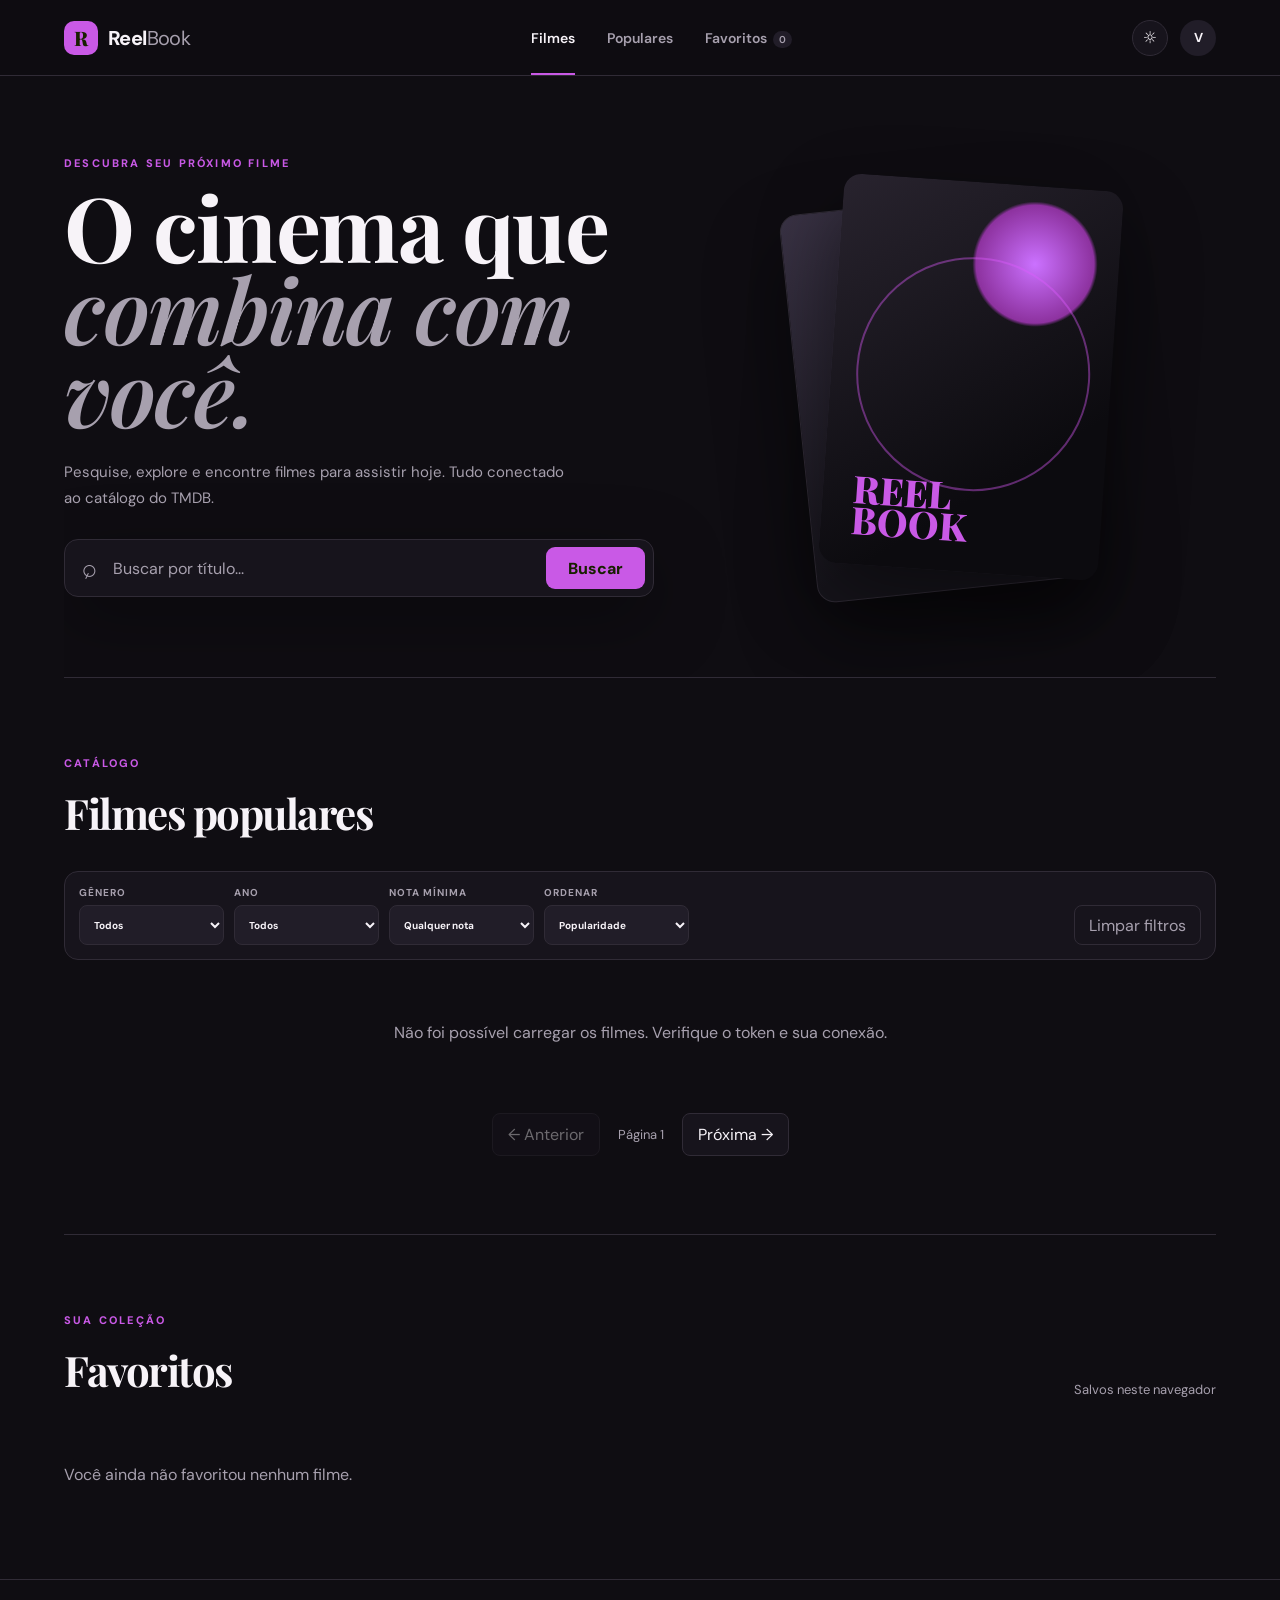
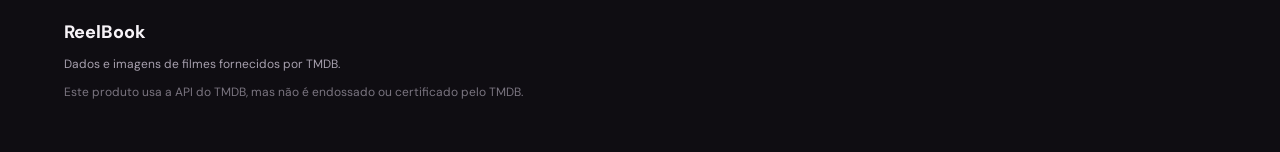
==== index.html @ b5f212ad "teste de site" ====
<!DOCTYPE html>
<html lang="pt-BR">
<head>
  <meta charset="UTF-8">
  <meta name="viewport" content="width=device-width, initial-scale=1.0">
  <meta name="description" content="ReelBook — catálogo e descoberta de filmes">
  <title>ReelBook — Filmes</title>
  <link rel="preconnect" href="https://fonts.googleapis.com">
  <link rel="preconnect" href="https://fonts.gstatic.com" crossorigin>
  <link href="https://fonts.googleapis.com/css2?family=DM+Sans:wght@400;500;600;700&family=Playfair+Display:wght@600;700;800&display=swap" rel="stylesheet">
  <link rel="stylesheet" href="style.css">
</head>
<body>
  <header class="topbar">
    <a class="brand" href="#" aria-label="ReelBook início">
      <span class="brand-mark">R</span>
      <span>Reel<span>Book</span></span>
    </a>

    <nav class="main-nav">
      <a class="active" href="#">Filmes</a>
      <a href="#populares">Populares</a>
      <a href="#favoritos">Favoritos <span id="favoriteCount" class="nav-count">0</span></a>
    </nav>

    <div class="top-actions">
      <button class="icon-button" id="themeToggle" title="Alternar tema" aria-label="Alternar tema">☼</button>
      <div class="avatar">V</div>
    </div>
  </header>

  <main>
    <section class="hero">
      <div class="hero-copy">
        <p class="eyebrow">DESCUBRA SEU PRÓXIMO FILME</p>
        <h1>O cinema que<br><em>combina com você.</em></h1>
        <p class="hero-text">Pesquise, explore e encontre filmes para assistir hoje. Tudo conectado ao catálogo do TMDB.</p>

        <form class="search-box" id="searchForm">
          <span class="search-icon">⌕</span>
          <input id="searchInput" type="search" autocomplete="off" placeholder="Buscar por título..." aria-label="Buscar filmes">
          <button type="submit">Buscar</button>
        </form>
      </div>

      <div class="hero-poster" aria-hidden="true">
        <div class="poster-stack">
          <div class="poster-card poster-back"></div>
          <div class="poster-card poster-front">
            <div class="poster-glow"></div>
            <span>REEL<br>BOOK</span>
          </div>
        </div>
      </div>
    </section>

    <section class="catalog" id="populares">
      <div class="section-heading">
        <div>
          <p class="eyebrow">CATÁLOGO</p>
          <h2 id="sectionTitle">Filmes populares</h2>
        </div>
        <span id="resultInfo" class="result-info"></span>
      </div>

      <div class="filters">
        <label>
          <span>Gênero</span>
          <select id="genreFilter">
            <option value="">Todos</option>
          </select>
        </label>

        <label>
          <span>Ano</span>
          <select id="yearFilter">
            <option value="">Todos</option>
          </select>
        </label>

        <label>
          <span>Nota mínima</span>
          <select id="ratingFilter">
            <option value="">Qualquer nota</option>
            <option value="8">8+</option>
            <option value="7">7+</option>
            <option value="6">6+</option>
          </select>
        </label>

        <label>
          <span>Ordenar</span>
          <select id="sortFilter">
            <option value="popularity.desc">Popularidade</option>
            <option value="vote_average.desc">Melhor avaliação</option>
            <option value="primary_release_date.desc">Mais recentes</option>
            <option value="title.asc">Título A–Z</option>
          </select>
        </label>

        <button class="clear-filters" id="clearFilters">Limpar filtros</button>
      </div>

      <div id="status" class="status" hidden></div>
      <div id="movieGrid" class="movie-grid"></div>

      <div class="pagination">
        <button id="prevPage" class="page-button" disabled>← Anterior</button>
        <span id="pageInfo">Página 1</span>
        <button id="nextPage" class="page-button">Próxima →</button>
      </div>
    </section>

    <section class="favorites-section" id="favoritos">
      <div class="section-heading">
        <div>
          <p class="eyebrow">SUA COLEÇÃO</p>
          <h2>Favoritos</h2>
        </div>
        <span class="result-info">Salvos neste navegador</span>
      </div>
      <div id="favoritesGrid" class="movie-grid compact-grid"></div>
      <p id="emptyFavorites" class="empty-state">Você ainda não favoritou nenhum filme.</p>
    </section>
  </main>

  <footer>
    <div class="footer-brand">ReelBook</div>
    <p>Dados e imagens de filmes fornecidos por TMDB.</p>
    <p class="tmdb-note">Este produto usa a API do TMDB, mas não é endossado ou certificado pelo TMDB.</p>
  </footer>

  <div id="movieModal" class="modal" aria-hidden="true">
    <div class="modal-backdrop" data-close-modal></div>
    <article class="modal-card">
      <button class="modal-close" data-close-modal aria-label="Fechar">×</button>
      <div id="modalContent"></div>
    </article>
  </div>

  <script src="config.js"></script>
  <script src="app.js"></script>
</body>
</html>
---- style.css ----
* { box-sizing: border-box; }
:root {
  --bg: #0f0d12;
  --surface: #17141c;
  --surface-2: #211d28;
  --text: #f7f3f8;
  --muted: #a7a0ae;
  --line: #302b36;
  --accent: #c959e6;
  --accent-dark: #182000;
  --danger: #ff7187;
  --shadow: 0 22px 70px rgba(0,0,0,.35);
}
body.light-theme {
  --bg: #f6f3f7; --surface: #fff; --surface-2: #eeeaf0; --text: #17141c;
  --muted: #6e6774; --line: #ddd6e1; --accent: #9a00b9; --accent-dark: #fff;
}
html { scroll-behavior: smooth; }
body {
  margin: 0; background: var(--bg); color: var(--text);
  font-family: "DM Sans", system-ui, sans-serif; transition: background .2s, color .2s;
}
button, input, select { font: inherit; }
button, a { -webkit-tap-highlight-color: transparent; }
a { color: inherit; text-decoration: none; }
.topbar {
  height: 76px; display: flex; align-items: center; justify-content: space-between;
  padding: 0 clamp(20px, 5vw, 76px); border-bottom: 1px solid var(--line);
  position: sticky; top: 0; z-index: 20; background: color-mix(in srgb, var(--bg) 90%, transparent);
  backdrop-filter: blur(18px);
}
.brand { display: flex; gap: 10px; align-items: center; font-weight: 800; font-size: 20px; letter-spacing: -.6px; }
.brand > span:last-child span { font-weight: 400; color: var(--muted); }
.brand-mark {
  width: 34px; height: 34px; display: grid; place-items: center; border-radius: 10px;
  background: var(--accent); color: var(--accent-dark); font-family: "Playfair Display"; font-weight: 800;
}
.main-nav { display: flex; gap: 32px; height: 100%; align-items: center; }
.main-nav a { color: var(--muted); font-size: 14px; font-weight: 600; position: relative; }
.main-nav a.active, .main-nav a:hover { color: var(--text); }
.main-nav a.active::after {
  content: ""; position: absolute; left: 0; right: 0; bottom: -28px; height: 2px; background: var(--accent);
}
.nav-count { font-size: 10px; background: var(--surface-2); padding: 2px 6px; border-radius: 10px; margin-left: 3px; }
.top-actions { display: flex; align-items: center; gap: 12px; }
.icon-button {
  width: 36px; height: 36px; border: 1px solid var(--line); border-radius: 50%;
  color: var(--text); background: var(--surface); cursor: pointer;
}
.avatar { width: 36px; height: 36px; border-radius: 50%; display: grid; place-items: center; background: var(--surface-2); font-weight: 700; font-size: 13px; }

main { max-width: 1400px; margin: auto; padding: 0 5vw; }
.hero {
  min-height: 590px; display: grid; grid-template-columns: 1.15fr .85fr; align-items: center;
  border-bottom: 1px solid var(--line); overflow: hidden;
}
.hero-copy { padding: 80px 0; }
.eyebrow { color: var(--accent); font-size: 11px; font-weight: 800; letter-spacing: 2.2px; margin: 0 0 15px; }
h1, h2 { font-family: "Playfair Display", Georgia, serif; letter-spacing: -1.5px; }
h1 { font-size: clamp(52px, 7vw, 92px); line-height: .92; margin: 0; max-width: 800px; }
h1 em { color: var(--muted); font-weight: 600; }
.hero-text { max-width: 520px; color: var(--muted); line-height: 1.7; font-size: 15px; margin: 28px 0; }
.search-box {
  width: min(590px, 100%); height: 58px; border: 1px solid var(--line); background: var(--surface);
  display: flex; align-items: center; border-radius: 14px; overflow: hidden; box-shadow: var(--shadow);
}
.search-icon { font-size: 26px; color: var(--muted); padding: 0 15px; transform: rotate(-20deg); }
.search-box input { flex: 1; min-width: 0; border: 0; outline: 0; color: var(--text); background: transparent; }
.search-box input::placeholder { color: var(--muted); }
.search-box button, .primary-button {
  border: 0; background: var(--accent); color: var(--accent-dark); font-weight: 800; cursor: pointer;
}
.search-box button { height: 42px; margin-right: 8px; border-radius: 9px; padding: 0 22px; }
.hero-poster { display: grid; place-items: center; height: 100%; position: relative; }
.poster-stack { width: 280px; height: 390px; position: relative; transform: rotate(4deg); }
.poster-card { position: absolute; inset: 0; border-radius: 18px; box-shadow: 0 35px 80px rgba(0,0,0,.45); overflow: hidden; }
.poster-back { transform: rotate(-10deg) translate(-35px, 15px); background: linear-gradient(145deg,#393244,#17151c 65%); border: 1px solid var(--line); }
.poster-front { background: radial-gradient(circle at 70% 20%, #cb71ff 0, #8d329f 16%, transparent 17%), linear-gradient(145deg,#28232e,#0c0b0f 72%); display: flex; align-items: end; padding: 30px; }
.poster-front::before { content:""; position:absolute; width:230px; height:230px; border-radius:50%; border:2px solid rgba(222, 91, 255, 0.4); top:75px; left:25px; }
.poster-front span { position:relative; font-family:"Playfair Display"; font-size:38px; line-height:.8; font-weight:800; color:var(--accent); }

.catalog, .favorites-section { padding: 78px 0; }
.section-heading { display:flex; justify-content:space-between; align-items:end; gap:20px; margin-bottom: 30px; }
.section-heading h2 { margin: 0; font-size: 42px; }
.result-info { color: var(--muted); font-size: 13px; }
.filters {
  display:flex; flex-wrap:wrap; gap:10px; align-items:end; padding: 14px;
  background: var(--surface); border:1px solid var(--line); border-radius: 14px; margin-bottom: 32px;
}
.filters label { display:flex; flex-direction:column; gap:6px; font-size:10px; color:var(--muted); font-weight:700; text-transform:uppercase; letter-spacing:1px; }
.filters select {
  min-width: 145px; height: 40px; border:1px solid var(--line); border-radius:8px; padding:0 10px;
  color:var(--text); background:var(--surface-2); outline:none;
}
.clear-filters { height:40px; padding:0 14px; border:1px solid var(--line); background:transparent; color:var(--muted); border-radius:8px; cursor:pointer; margin-left:auto; }
.movie-grid { display:grid; grid-template-columns:repeat(5, minmax(0,1fr)); gap:24px 18px; }
.movie-card { min-width:0; position:relative; }
.poster-button { width:100%; aspect-ratio:2/3; padding:0; border:0; background:var(--surface-2); border-radius:12px; overflow:hidden; cursor:pointer; position:relative; display:block; }
.poster-button img { width:100%; height:100%; object-fit:cover; display:block; transition: transform .35s ease, filter .35s ease; }
.poster-overlay { position:absolute; inset:auto 0 0; padding:18px 12px 12px; color:white; font-size:12px; font-weight:700; text-align:center; background:linear-gradient(transparent,rgba(0,0,0,.85)); opacity:0; transition:.25s; }
.poster-button:hover img { transform:scale(1.045); filter:brightness(.75); }
.poster-button:hover .poster-overlay { opacity:1; }
.favorite-button {
  position:absolute; right:9px; top:9px; z-index:2; width:35px; height:35px; border:1px solid rgba(255,255,255,.18);
  border-radius:50%; background:rgba(15,13,18,.72); color:white; backdrop-filter:blur(8px); cursor:pointer; font-size:19px;
}
.favorite-button.is-favorite { color:var(--danger); }
.movie-meta { padding-top:11px; }
.movie-title-row { display:flex; gap:8px; justify-content:space-between; align-items:start; }
.movie-title-row h3 { margin:0; font-size:14px; line-height:1.25; font-weight:700; }
.movie-meta p { color:var(--muted); font-size:11px; margin:6px 0 0; }
.rating { white-space:nowrap; color:var(--accent); font-size:11px; font-weight:800; }
.status { color:var(--muted); padding: 30px 0; text-align:center; }
.skeleton-card { aspect-ratio:2/3; border-radius:12px; background:var(--surface); overflow:hidden; }
.skeleton-card div { height:80%; background:linear-gradient(100deg,var(--surface) 20%,var(--surface-2) 40%,var(--surface) 60%); background-size:200% 100%; animation:shine 1.2s infinite; }
.skeleton-card span,.skeleton-card i { display:block; height:10px; margin:10px; background:var(--surface-2); border-radius:4px; }
.skeleton-card i { width:55%; }
@keyframes shine { to { background-position:-200% 0; } }
.pagination { display:flex; align-items:center; justify-content:center; gap:18px; margin-top:40px; }
.page-button { border:1px solid var(--line); background:var(--surface); color:var(--text); padding:10px 15px; border-radius:8px; cursor:pointer; }
.page-button:disabled { opacity:.4; cursor:not-allowed; }
.pagination span { color:var(--muted); font-size:13px; }
.favorites-section { border-top:1px solid var(--line); }
.compact-grid { grid-template-columns:repeat(6,minmax(0,1fr)); }
.empty-state { color:var(--muted); padding:20px 0 0; }
footer { border-top:1px solid var(--line); padding:40px 5vw; color:var(--muted); font-size:12px; }
.footer-brand { color:var(--text); font-weight:800; font-size:18px; margin-bottom:8px; }
.tmdb-note { opacity:.7; }

.modal { position:fixed; inset:0; z-index:100; display:none; align-items:center; justify-content:center; padding:30px; }
.modal.open { display:flex; }
.modal-backdrop { position:absolute; inset:0; background:rgba(0,0,0,.78); backdrop-filter:blur(10px); }
.modal-card { width:min(1050px,100%); max-height:90vh; overflow:auto; position:relative; z-index:1; background:var(--surface); border:1px solid var(--line); border-radius:18px; box-shadow:var(--shadow); }
.modal-close { position:absolute; right:16px; top:16px; z-index:5; width:38px; height:38px; border:1px solid rgba(255,255,255,.18); border-radius:50%; background:rgba(0,0,0,.55); color:white; font-size:26px; cursor:pointer; }
.detail-hero { min-height:520px; position:relative; display:grid; grid-template-columns:300px 1fr; gap:35px; align-items:end; padding:55px; overflow:hidden; }
.detail-hero::before { content:""; position:absolute; inset:0; background-image:linear-gradient(90deg,var(--surface) 10%, color-mix(in srgb,var(--surface) 84%,transparent) 45%, color-mix(in srgb,var(--surface) 40%,transparent)), var(--backdrop); background-size:cover; background-position:center; opacity:.95; }
.detail-poster, .detail-copy { position:relative; z-index:1; }
.detail-poster { width:300px; border-radius:12px; box-shadow:0 25px 60px rgba(0,0,0,.5); }
.detail-copy { align-self:end; padding-bottom:5px; max-width:680px; }
.detail-copy h2 { font-size:clamp(40px,5vw,68px); line-height:.95; margin:12px 0; }
.detail-badge { display:inline-block; color:var(--accent); border:1px solid color-mix(in srgb,var(--accent) 45%,transparent); padding:5px 8px; border-radius:6px; font-weight:800; font-size:11px; }
.tagline { color:var(--muted); font-style:italic; margin:0 0 14px; }
.detail-facts { font-size:12px; color:var(--accent); font-weight:700; }
.overview { color:#ded8e2; line-height:1.7; font-size:14px; max-width:650px; }
.credit { color:var(--muted); font-size:12px; line-height:1.5; }
.credit strong { color:var(--text); }
.detail-actions { display:flex; gap:10px; margin-top:24px; }
.primary-button,.secondary-button { padding:11px 15px; border-radius:8px; font-size:12px; font-weight:800; }
.secondary-button { border:1px solid var(--line); color:var(--text); background:var(--surface); }
.modal-loading { min-height:350px; display:grid; place-items:center; color:var(--muted); }

@media (max-width: 1100px) {
  .movie-grid { grid-template-columns:repeat(4,1fr); }
  .compact-grid { grid-template-columns:repeat(5,1fr); }
  .hero { grid-template-columns:1fr .55fr; }
}
@media (max-width: 780px) {
  .main-nav { display:none; }
  .hero { grid-template-columns:1fr; min-height:auto; }
  .hero-copy { padding:70px 0 30px; }
  .hero-poster { min-height:400px; }
  .movie-grid,.compact-grid { grid-template-columns:repeat(2,1fr); gap:22px 12px; }
  .section-heading { align-items:start; flex-direction:column; }
  .section-heading h2 { font-size:34px; }
  .filters label { flex:1; min-width:130px; }
  .clear-filters { margin-left:0; }
  .detail-hero { grid-template-columns:1fr; padding:35px; }
  .detail-poster { width:190px; }
}
@media (max-width: 480px) {
  main { padding:0 18px; }
  .topbar { padding:0 18px; }
  h1 { font-size:52px; }
  .hero-poster { min-height:330px; }
  .poster-stack { transform:scale(.8) rotate(4deg); }
  .search-box button { padding:0 14px; }
  .detail-hero { padding:25px; }
  .detail-copy h2 { font-size:42px; }
}
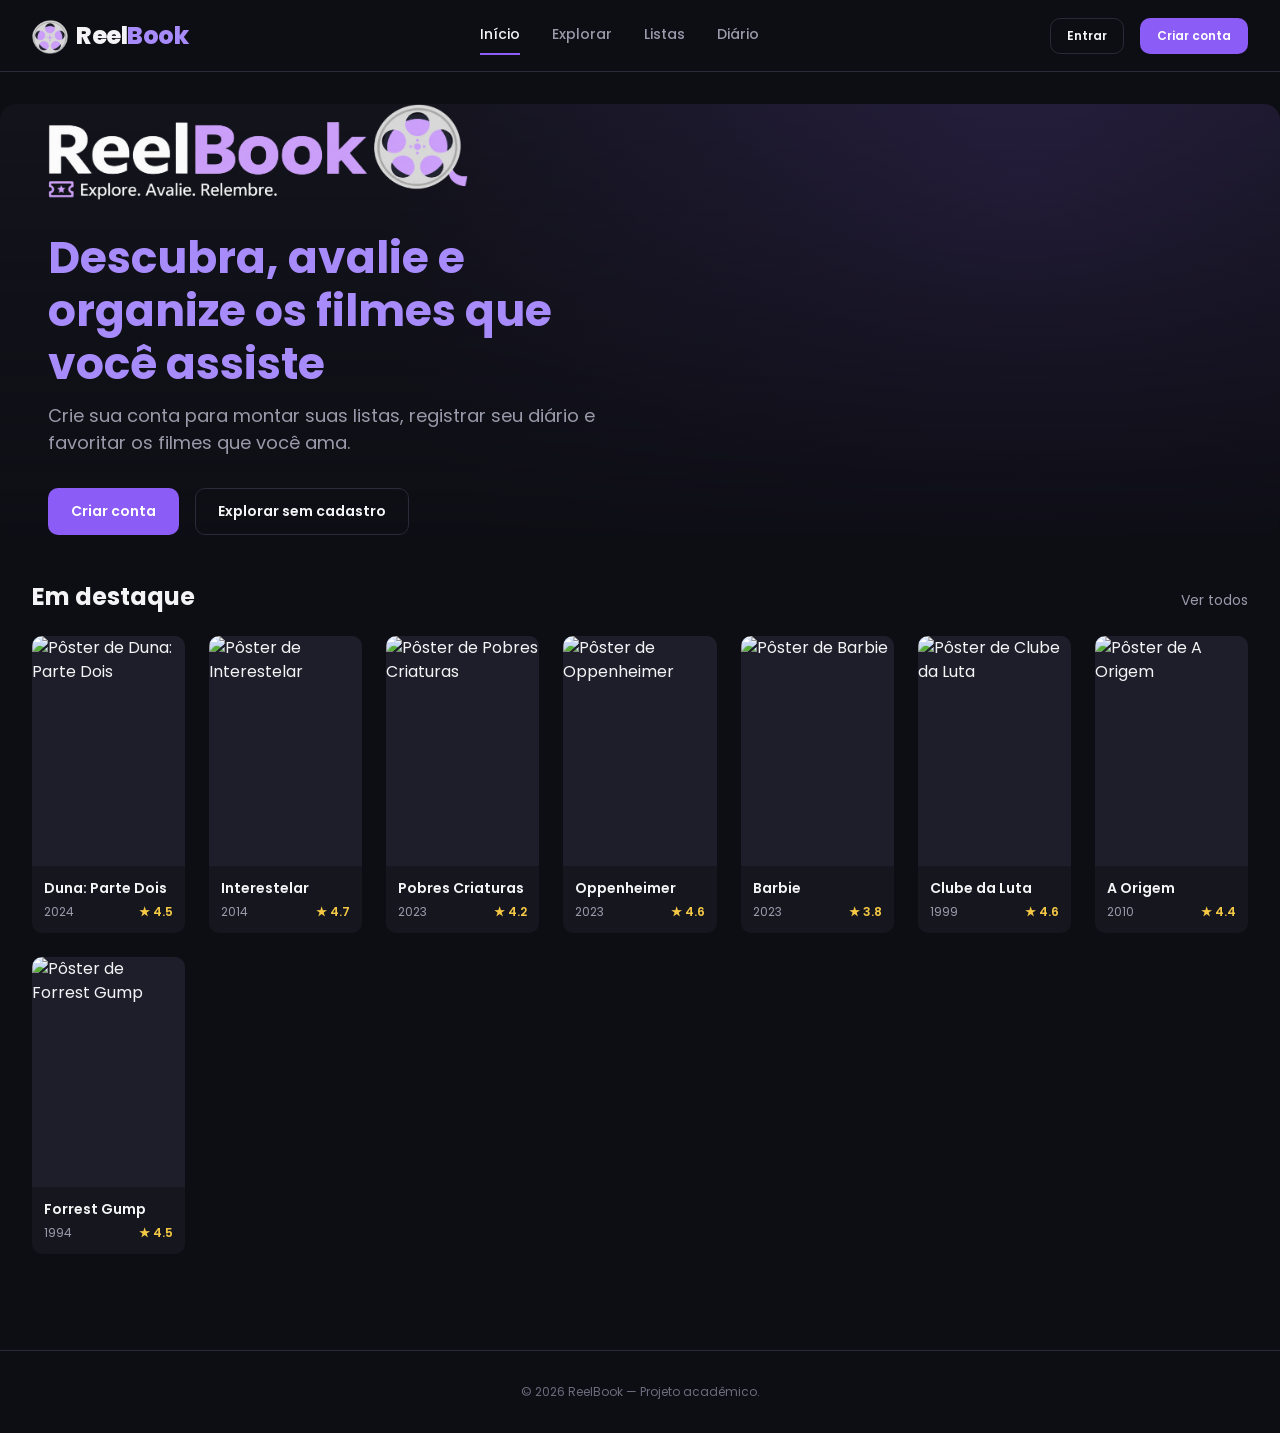
==== commit 180b2f80: "feat: criacao da pagina inicial (hero com logo, estado logado/visitante e grid de destaque)" ====
--- a/index.html
+++ b/index.html
@@ -1,144 +1,54 @@
 <!DOCTYPE html>
 <html lang="pt-BR">
 <head>
-  <meta charset="UTF-8">
-  <meta name="viewport" content="width=device-width, initial-scale=1.0">
-  <meta name="description" content="ReelBook — catálogo e descoberta de filmes">
-  <title>ReelBook — Filmes</title>
-  <link rel="preconnect" href="https://fonts.googleapis.com">
-  <link rel="preconnect" href="https://fonts.gstatic.com" crossorigin>
-  <link href="https://fonts.googleapis.com/css2?family=DM+Sans:wght@400;500;600;700&family=Playfair+Display:wght@600;700;800&display=swap" rel="stylesheet">
-  <link rel="stylesheet" href="style.css">
+  <meta charset="UTF-8" />
+  <meta name="viewport" content="width=device-width, initial-scale=1.0" />
+  <title>ReelBook — Seu mundo, seus filmes</title>
+  <link rel="icon" href="assets/images/logo-icon.png" />
+
+  <link rel="stylesheet" href="css/style.css" />
+  <link rel="stylesheet" href="css/components.css" />
+  <link rel="stylesheet" href="css/home.css" />
 </head>
-<body>
-  <header class="topbar">
-    <a class="brand" href="#" aria-label="ReelBook início">
-      <span class="brand-mark">R</span>
-      <span>Reel<span>Book</span></span>
-    </a>
+<!-- o data-page e data-basepath aqui são pra o main.js saber qual página é essa e montar a navbar -->
+<body data-page="home" data-basepath="">
 
-    <nav class="main-nav">
-      <a class="active" href="#">Filmes</a>
-      <a href="#populares">Populares</a>
-      <a href="#favoritos">Favoritos <span id="favoriteCount" class="nav-count">0</span></a>
-    </nav>
-
-    <div class="top-actions">
-      <button class="icon-button" id="themeToggle" title="Alternar tema" aria-label="Alternar tema">☼</button>
-      <div class="avatar">V</div>
-    </div>
+  <header id="app-navbar" class="navbar container">
+    <!-- essa parte se preenche via JS (renderNavbar, lá em components.js) -->
   </header>
 
   <main>
-    <section class="hero">
-      <div class="hero-copy">
-        <p class="eyebrow">DESCUBRA SEU PRÓXIMO FILME</p>
-        <h1>O cinema que<br><em>combina com você.</em></h1>
-        <p class="hero-text">Pesquise, explore e encontre filmes para assistir hoje. Tudo conectado ao catálogo do TMDB.</p>
+    <section class="hero container">
+      <div class="hero__content">
+        <img class="hero__logo" src="assets/images/logo-full.png" alt="ReelBook — Explore. Avalie. Relembre." />
 
-        <form class="search-box" id="searchForm">
-          <span class="search-icon">⌕</span>
-          <input id="searchInput" type="search" autocomplete="off" placeholder="Buscar por título..." aria-label="Buscar filmes">
-          <button type="submit">Buscar</button>
-        </form>
-      </div>
-
-      <div class="hero-poster" aria-hidden="true">
-        <div class="poster-stack">
-          <div class="poster-card poster-back"></div>
-          <div class="poster-card poster-front">
-            <div class="poster-glow"></div>
-            <span>REEL<br>BOOK</span>
-          </div>
+        <div id="hero-text">
+          <!-- o texto e os botões daqui mudam via JS dependendo se tem usuário logado ou não -->
         </div>
       </div>
     </section>
 
-    <section class="catalog" id="populares">
-      <div class="section-heading">
-        <div>
-          <p class="eyebrow">CATÁLOGO</p>
-          <h2 id="sectionTitle">Filmes populares</h2>
-        </div>
-        <span id="resultInfo" class="result-info"></span>
+    <section class="section container">
+      <div class="section__header">
+        <h2>Em destaque</h2>
+        <a href="pages/explorar.html">Ver todos</a>
       </div>
 
-      <div class="filters">
-        <label>
-          <span>Gênero</span>
-          <select id="genreFilter">
-            <option value="">Todos</option>
-          </select>
-        </label>
-
-        <label>
-          <span>Ano</span>
-          <select id="yearFilter">
-            <option value="">Todos</option>
-          </select>
-        </label>
-
-        <label>
-          <span>Nota mínima</span>
-          <select id="ratingFilter">
-            <option value="">Qualquer nota</option>
-            <option value="8">8+</option>
-            <option value="7">7+</option>
-            <option value="6">6+</option>
-          </select>
-        </label>
-
-        <label>
-          <span>Ordenar</span>
-          <select id="sortFilter">
-            <option value="popularity.desc">Popularidade</option>
-            <option value="vote_average.desc">Melhor avaliação</option>
-            <option value="primary_release_date.desc">Mais recentes</option>
-            <option value="title.asc">Título A–Z</option>
-          </select>
-        </label>
-
-        <button class="clear-filters" id="clearFilters">Limpar filtros</button>
+      <div id="destaque-grid" class="movie-grid" aria-live="polite">
+        <!-- cards de filme falsos por MOCK_MOVIES (js/main.js) -->
       </div>
-
-      <div id="status" class="status" hidden></div>
-      <div id="movieGrid" class="movie-grid"></div>
-
-      <div class="pagination">
-        <button id="prevPage" class="page-button" disabled>← Anterior</button>
-        <span id="pageInfo">Página 1</span>
-        <button id="nextPage" class="page-button">Próxima →</button>
-      </div>
-    </section>
-
-    <section class="favorites-section" id="favoritos">
-      <div class="section-heading">
-        <div>
-          <p class="eyebrow">SUA COLEÇÃO</p>
-          <h2>Favoritos</h2>
-        </div>
-        <span class="result-info">Salvos neste navegador</span>
-      </div>
-      <div id="favoritesGrid" class="movie-grid compact-grid"></div>
-      <p id="emptyFavorites" class="empty-state">Você ainda não favoritou nenhum filme.</p>
     </section>
   </main>
 
-  <footer>
-    <div class="footer-brand">ReelBook</div>
-    <p>Dados e imagens de filmes fornecidos por TMDB.</p>
-    <p class="tmdb-note">Este produto usa a API do TMDB, mas não é endossado ou certificado pelo TMDB.</p>
+  <footer class="footer container">
+    <p class="text-faint">© 2026 ReelBook — Projeto acadêmico.</p>
   </footer>
 
-  <div id="movieModal" class="modal" aria-hidden="true">
-    <div class="modal-backdrop" data-close-modal></div>
-    <article class="modal-card">
-      <button class="modal-close" data-close-modal aria-label="Fechar">×</button>
-      <div id="modalContent"></div>
-    </article>
-  </div>
-
-  <script src="config.js"></script>
-  <script src="app.js"></script>
+  <!-- a ordem dos scripts importa: components.js vem primeiro pq ele que
+       cria as funções (navbar, card de filme...) que main.js e home.js
+       usam depois. Se trocar a ordem, quebra. -->
+  <script src="js/components.js"></script>
+  <script src="js/main.js"></script>
+  <script src="js/home.js"></script>
 </body>
 </html>
--- a/css/style.css
+++ b/css/style.css
@@ -0,0 +1,155 @@
+/* style css base */
+
+@import url('https://fonts.googleapis.com/css2?family=Poppins:wght@400;500;600;700;800&display=swap');
+
+:root {
+  /* cores de fundo */
+  --color-bg: #0d0d14;              /* fundo geral */
+  --color-bg-elevated: #16161f;     /* cards, navbar, inputs */
+  --color-bg-elevated-2: #1e1e2a;   /* hover e "elevated" */
+  --color-border: #2a2a38;
+
+  
+  --color-primary: #8b5cf6;         /* roxo principal (botões, links ativos) */
+  --color-primary-hover: #7c3aed;
+  --color-primary-light: #a78bfa;   /* roxo claro (headline, destaques) */
+
+  /* tons de texto */
+  --color-text: #f4f4f6;
+  --color-text-muted: #9a9aab;
+  --color-text-faint: #6b6b7c;
+
+  /* cor de estrelinha de nota, erro e sucesso */
+  --color-star: #f5c945;
+  --color-danger: #ef4444;
+  --color-success: #22c55e;
+
+  /* fonte */
+  --font-base: 'Poppins', sans-serif;
+  --fs-xs: 0.75rem;
+  --fs-sm: 0.875rem;
+  --fs-base: 1rem;
+  --fs-md: 1.125rem;
+  --fs-lg: 1.5rem;
+  --fs-xl: 2rem;
+  --fs-2xl: 2.75rem;
+
+  /* espaçamento, tudo múltiplo de 4px */
+  --space-1: 4px;
+  --space-2: 8px;
+  --space-3: 12px;
+  --space-4: 16px;
+  --space-5: 24px;
+  --space-6: 32px;
+  --space-7: 48px;
+  --space-8: 64px;
+
+  /* bordas arredondadas e sombra */
+  --radius-sm: 6px;
+  --radius-md: 10px;
+  --radius-lg: 16px;
+  --radius-full: 999px;
+  --shadow-card: 0 4px 16px rgba(0, 0, 0, 0.35);
+
+  /* largura máxima da página e altura da navbar */
+  --max-width: 1280px;
+  --nav-height: 72px;
+}
+
+/* tira as margem/padding padrão */
+*,
+*::before,
+*::after {
+  box-sizing: border-box;
+  margin: 0;
+  padding: 0;
+}
+
+html {
+  scroll-behavior: smooth;
+}
+
+body {
+  font-family: var(--font-base);
+  background-color: var(--color-bg);
+  color: var(--color-text);
+  line-height: 1.5;
+  -webkit-font-smoothing: antialiased;
+  min-height: 100vh;
+}
+
+img {
+  max-width: 100%;
+  display: block;
+}
+
+a {
+  color: inherit;
+  text-decoration: none;
+}
+
+button,
+input,
+select,
+textarea {
+  font-family: inherit;
+  font-size: inherit;
+  color: inherit;
+}
+
+ul {
+  list-style: none;
+}
+
+/* isso aqui é pra quem navega pelo teclado conseguir ver o que tá selecionado, não tira */
+a:focus-visible,
+button:focus-visible,
+input:focus-visible {
+  outline: 2px solid var(--color-primary-light);
+  outline-offset: 2px;
+}
+
+@media (prefers-reduced-motion: reduce) {
+  *, *::before, *::after {
+    animation-duration: 0.01ms !important;
+    transition-duration: 0.01ms !important;
+  }
+}
+
+
+h1, h2, h3, h4 {
+  font-weight: 700;
+  line-height: 1.2;
+}
+
+.text-muted { color: var(--color-text-muted); }
+.text-faint { color: var(--color-text-faint); }
+
+/* container padrão que centraliza o conteúdo*/
+.container {
+  max-width: var(--max-width);
+  margin-inline: auto;
+  padding-inline: var(--space-6);
+}
+
+.section {
+  padding-block: var(--space-7);
+}
+
+.section__header {
+  display: flex;
+  align-items: baseline;
+  justify-content: space-between;
+  margin-bottom: var(--space-5);
+}
+
+.section__header a {
+  font-size: var(--fs-sm);
+  color: var(--color-text-muted);
+}
+
+.section__header a:hover { color: var(--color-primary-light); }
+
+@media (max-width: 640px) {
+  .container { padding-inline: var(--space-4); }
+}
--- a/css/components.css
+++ b/css/components.css
@@ -0,0 +1,434 @@
+/* components.css */
+
+/* logo (ícone + "ReelBook"), fica sempre no canto superior
+   esquerdo da navbar */
+.logo {
+  display: flex;
+  align-items: center;
+  gap: var(--space-2);
+}
+
+.logo img {
+  width: 36px;
+  height: 36px;
+}
+
+.logo__text {
+  font-size: var(--fs-lg);
+  font-weight: 800;
+  letter-spacing: -0.02em;
+}
+
+.logo__reel { color: var(--color-text); }
+.logo__book { color: var(--color-primary-light); }
+
+/* navbar — o html é gerado pelo JS (renderNavbar, em
+   components.js), então só existe UM lugar pra mudar o menu e
+   já reflete em todas as páginas de uma vez */
+.navbar {
+  height: var(--nav-height);
+  display: flex;
+  align-items: center;
+  justify-content: space-between;
+  gap: var(--space-5);
+  border-bottom: 1px solid var(--color-border);
+  position: sticky;
+  top: 0;
+  background-color: var(--color-bg);
+  z-index: 50;
+}
+
+.navbar__links {
+  display: flex;
+  align-items: center;
+  gap: var(--space-6);
+}
+
+.navbar__links a {
+  font-size: var(--fs-sm);
+  font-weight: 500;
+  color: var(--color-text-muted);
+  padding-block: var(--space-2);
+  border-bottom: 2px solid transparent;
+  transition: color 0.15s ease, border-color 0.15s ease;
+}
+
+.navbar__links a:hover,
+.navbar__links a.is-active {
+  color: var(--color-text);
+  border-bottom-color: var(--color-primary);
+}
+
+.navbar__actions {
+  display: flex;
+  align-items: center;
+  gap: var(--space-4);
+}
+
+.icon-btn {
+  width: 40px;
+  height: 40px;
+  border-radius: var(--radius-full);
+  border: none;
+  background: transparent;
+  color: var(--color-text-muted);
+  display: grid;
+  place-items: center;
+  cursor: pointer;
+  transition: background-color 0.15s ease, color 0.15s ease;
+}
+
+.icon-btn:hover {
+  background-color: var(--color-bg-elevated);
+  color: var(--color-text);
+}
+
+.avatar {
+  width: 38px;
+  height: 38px;
+  border-radius: var(--radius-full);
+  object-fit: cover;
+  border: 2px solid var(--color-border);
+}
+
+/* botões */
+.btn {
+  display: inline-flex;
+  align-items: center;
+  justify-content: center;
+  gap: var(--space-2);
+  padding: 12px 22px;
+  border-radius: var(--radius-md);
+  border: 1px solid transparent;
+  font-size: var(--fs-sm);
+  font-weight: 600;
+  cursor: pointer;
+  transition: transform 0.1s ease, background-color 0.15s ease, border-color 0.15s ease;
+  white-space: nowrap;
+}
+
+.btn:active { transform: scale(0.98); }
+
+.btn--primary {
+  background-color: var(--color-primary);
+  color: #fff;
+}
+.btn--primary:hover { background-color: var(--color-primary-hover); }
+
+.btn--outline {
+  background-color: transparent;
+  border-color: var(--color-border);
+  color: var(--color-text);
+}
+.btn--outline:hover { border-color: var(--color-text-muted); }
+
+.btn--sm { padding: 8px 16px; font-size: var(--fs-xs); }
+.btn--full { width: 100%; }
+
+/* card de filme + grid — usado na home */
+.movie-grid {
+  display: grid;
+  grid-template-columns: repeat(auto-fill, minmax(150px, 1fr));
+  gap: var(--space-5);
+}
+
+.movie-card {
+  position: relative;
+  border-radius: var(--radius-md);
+  overflow: hidden;
+  background-color: var(--color-bg-elevated);
+  cursor: pointer;
+  transition: transform 0.15s ease, box-shadow 0.15s ease;
+}
+
+.movie-card:hover {
+  transform: translateY(-4px);
+  box-shadow: var(--shadow-card);
+}
+
+.movie-card__poster {
+  width: 100%;
+  aspect-ratio: 2 / 3;
+  object-fit: cover;
+  background-color: var(--color-bg-elevated-2);
+}
+
+.movie-card__info {
+  padding: var(--space-3);
+}
+
+.movie-card__title {
+  font-size: var(--fs-sm);
+  font-weight: 600;
+  white-space: nowrap;
+  overflow: hidden;
+  text-overflow: ellipsis;
+}
+
+.movie-card__meta {
+  display: flex;
+  align-items: center;
+  justify-content: space-between;
+  margin-top: var(--space-1);
+  font-size: var(--fs-xs);
+  color: var(--color-text-muted);
+}
+
+.movie-card__rating {
+  display: flex;
+  align-items: center;
+  gap: 4px;
+  color: var(--color-star);
+  font-weight: 600;
+}
+
+/* css base de formulário, vai servir pro login/cadastro
+   quando alguém fizer, e pra filtro também */
+.field {
+  display: flex;
+  flex-direction: column;
+  gap: var(--space-2);
+}
+
+.field label {
+  font-size: var(--fs-sm);
+  color: var(--color-text-muted);
+}
+
+.field input,
+.field select {
+  background-color: var(--color-bg-elevated);
+  border: 1px solid var(--color-border);
+  border-radius: var(--radius-sm);
+  padding: 10px 14px;
+  color: var(--color-text);
+}
+
+.field input:focus,
+.field select:focus {
+  border-color: var(--color-primary);
+}
+
+/* barra de busca + filtros, usada no Explorar por enquanto */
+.toolbar {
+  display: flex;
+  gap: var(--space-4);
+  align-items: center;
+  flex-wrap: wrap;
+  margin-top: var(--space-5);
+}
+
+.search-input {
+  flex: 1;
+  min-width: 240px;
+  background-color: var(--color-bg-elevated);
+  border: 1px solid var(--color-border);
+  border-radius: var(--radius-md);
+  padding: 12px 16px;
+  color: var(--color-text);
+}
+
+.search-input:focus { border-color: var(--color-primary); }
+
+.toolbar__filters {
+  display: flex;
+  gap: var(--space-3);
+  flex-wrap: wrap;
+}
+
+.toolbar__filters select {
+  background-color: var(--color-bg-elevated);
+  border: 1px solid var(--color-border);
+  border-radius: var(--radius-sm);
+  padding: 10px 14px;
+  color: var(--color-text-muted);
+}
+
+/* pra quando não tem nada pra mostrar ainda (tela vazia) */
+.empty-state {
+  text-align: center;
+  padding: var(--space-8) var(--space-4);
+  border: 1px dashed var(--color-border);
+  border-radius: var(--radius-lg);
+  color: var(--color-text-muted);
+}
+
+.badge {
+  display: inline-block;
+  padding: 4px 10px;
+  border-radius: var(--radius-full);
+  background-color: var(--color-bg-elevated-2);
+  color: var(--color-text-muted);
+  font-size: var(--fs-xs);
+  font-weight: 600;
+}
+
+/* layout da página de detalhes do filme */
+.movie-detail {
+  display: grid;
+  grid-template-columns: 280px 1fr;
+  gap: var(--space-7);
+}
+
+.movie-detail__poster img {
+  border-radius: var(--radius-md);
+  box-shadow: var(--shadow-card);
+}
+
+.movie-detail__meta {
+  display: flex;
+  gap: var(--space-7);
+  flex-wrap: wrap;
+}
+
+@media (max-width: 720px) {
+  .movie-detail { grid-template-columns: 1fr; }
+  .movie-detail__poster { max-width: 220px; }
+}
+
+/* card de lista, usado em "Minhas listas" */
+.lista-collection {
+  display: flex;
+  flex-direction: column;
+  gap: var(--space-4);
+  margin-top: var(--space-6);
+}
+
+.lista-card {
+  display: flex;
+  align-items: center;
+  justify-content: space-between;
+  padding: var(--space-4) var(--space-5);
+  background-color: var(--color-bg-elevated);
+  border-radius: var(--radius-md);
+  transition: background-color 0.15s ease;
+}
+
+.lista-card:hover { background-color: var(--color-bg-elevated-2); }
+
+.lista-card__nome { font-weight: 600; }
+
+.lista-card__capas {
+  display: flex;
+}
+
+.lista-card__capas img {
+  width: 44px;
+  height: 64px;
+  object-fit: cover;
+  border-radius: var(--radius-sm);
+  border: 2px solid var(--color-bg-elevated);
+  margin-left: -14px;
+}
+
+.lista-card__capas img:first-child { margin-left: 0; }
+
+/* tela do diário */
+.diario-lista {
+  display: flex;
+  flex-direction: column;
+  gap: var(--space-4);
+  margin-top: var(--space-6);
+}
+
+.diario-item {
+  display: flex;
+  align-items: center;
+  gap: var(--space-4);
+  padding: var(--space-4);
+  background-color: var(--color-bg-elevated);
+  border-radius: var(--radius-md);
+}
+
+.diario-item__poster {
+  width: 56px;
+  height: 80px;
+  object-fit: cover;
+  border-radius: var(--radius-sm);
+  flex-shrink: 0;
+}
+
+.diario-item__info { flex: 1; }
+.diario-item__titulo { font-weight: 600; }
+
+/* tela de perfil */
+.perfil-header {
+  display: flex;
+  align-items: center;
+  gap: var(--space-6);
+}
+
+.perfil-header__avatar {
+  width: 96px;
+  height: 96px;
+  border-radius: var(--radius-full);
+  object-fit: cover;
+  border: 3px solid var(--color-border);
+}
+
+.perfil-stats {
+  display: flex;
+  gap: var(--space-7);
+  margin-top: var(--space-6);
+  padding-block: var(--space-5);
+  border-block: 1px solid var(--color-border);
+}
+
+.perfil-stats div {
+  display: flex;
+  flex-direction: column;
+  gap: 2px;
+}
+
+.perfil-stats strong { font-size: var(--fs-lg); }
+
+.perfil-tabs {
+  display: flex;
+  gap: var(--space-6);
+  margin-top: var(--space-6);
+}
+
+.perfil-tabs a {
+  font-size: var(--fs-sm);
+  font-weight: 500;
+  color: var(--color-text-muted);
+  padding-bottom: var(--space-2);
+  border-bottom: 2px solid transparent;
+}
+
+.perfil-tabs a.is-active,
+.perfil-tabs a:hover {
+  color: var(--color-text);
+  border-bottom-color: var(--color-primary);
+}
+
+/* aviso de "precisa estar logado", aparece no lugar do
+   conteúdo quando ninguém "logou" ainda ( main.js) */
+.auth-gate {
+  max-width: 480px;
+  margin: var(--space-8) auto;
+  text-align: center;
+  padding: var(--space-7) var(--space-5);
+  border: 1px dashed var(--color-border);
+  border-radius: var(--radius-lg);
+}
+
+.auth-gate__icon {
+  width: 56px;
+  height: 56px;
+  margin: 0 auto var(--space-5);
+}
+
+.auth-gate h2 {
+  font-size: var(--fs-md);
+  margin-bottom: var(--space-2);
+}
+
+/* rodapé */
+.footer {
+  padding-block: var(--space-6);
+  border-top: 1px solid var(--color-border);
+  margin-top: var(--space-7);
+  text-align: center;
+  font-size: var(--fs-xs);
+}
--- a/css/home.css
+++ b/css/home.css
@@ -0,0 +1,51 @@
+/* 
+   home.css — css da página inicial  */
+
+.hero {
+  position: relative;
+  min-height: 380px;
+  display: flex;
+  align-items: center;
+  margin-top: var(--space-6);
+  border-radius: var(--radius-lg);
+  overflow: hidden;
+  background-color: var(--color-bg-elevated);
+  background-image:
+    linear-gradient(180deg, rgba(13,13,20,0.35) 0%, rgba(13,13,20,0.95) 100%),
+    radial-gradient(circle at 80% 20%, rgba(139,92,246,0.25), transparent 60%);
+  padding-inline: var(--space-7);
+}
+
+.hero__content {
+  max-width: 620px;
+}
+
+.hero__logo {
+  width: min(420px, 80%);
+  height: auto;
+  margin-bottom: var(--space-6);
+}
+
+.hero__content h1 {
+  font-size: var(--fs-2xl);
+  color: var(--color-primary-light);
+  margin-bottom: var(--space-3);
+}
+
+.hero__content p {
+  color: var(--color-text-muted);
+  font-size: var(--fs-md);
+  margin-bottom: var(--space-6);
+}
+
+.hero__actions {
+  display: flex;
+  gap: var(--space-4);
+}
+
+@media (max-width: 640px) {
+  .hero { min-height: 320px; padding-inline: var(--space-4); }
+  .hero__logo { width: min(280px, 90%); margin-bottom: var(--space-4); }
+  .hero__content h1 { font-size: var(--fs-xl); }
+  .hero__actions { flex-direction: column; }
+}
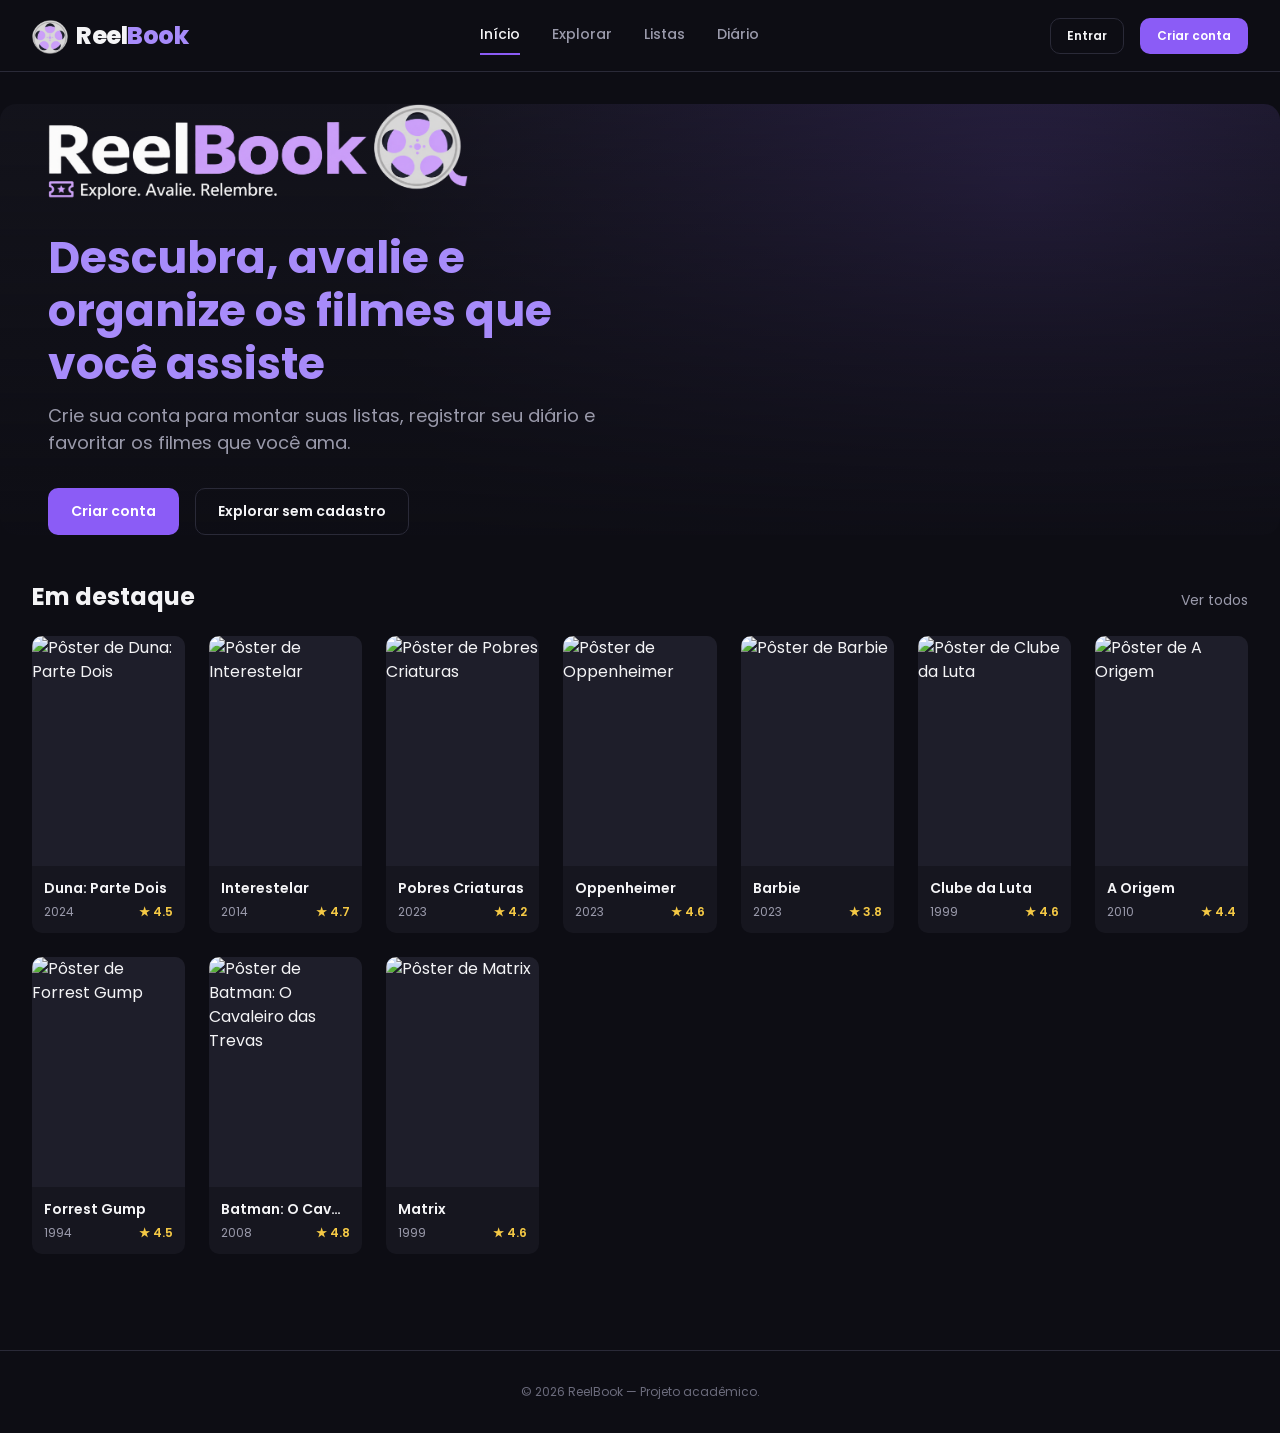
==== commit 6b0220e5: "Tornando o título do filme dinâmico" ====
--- a/index.html
+++ b/index.html
@@ -50,5 +50,6 @@
   <script src="js/components.js"></script>
   <script src="js/main.js"></script>
   <script src="js/home.js"></script>
+  <script src="js/api.js"></script>
 </body>
 </html>
